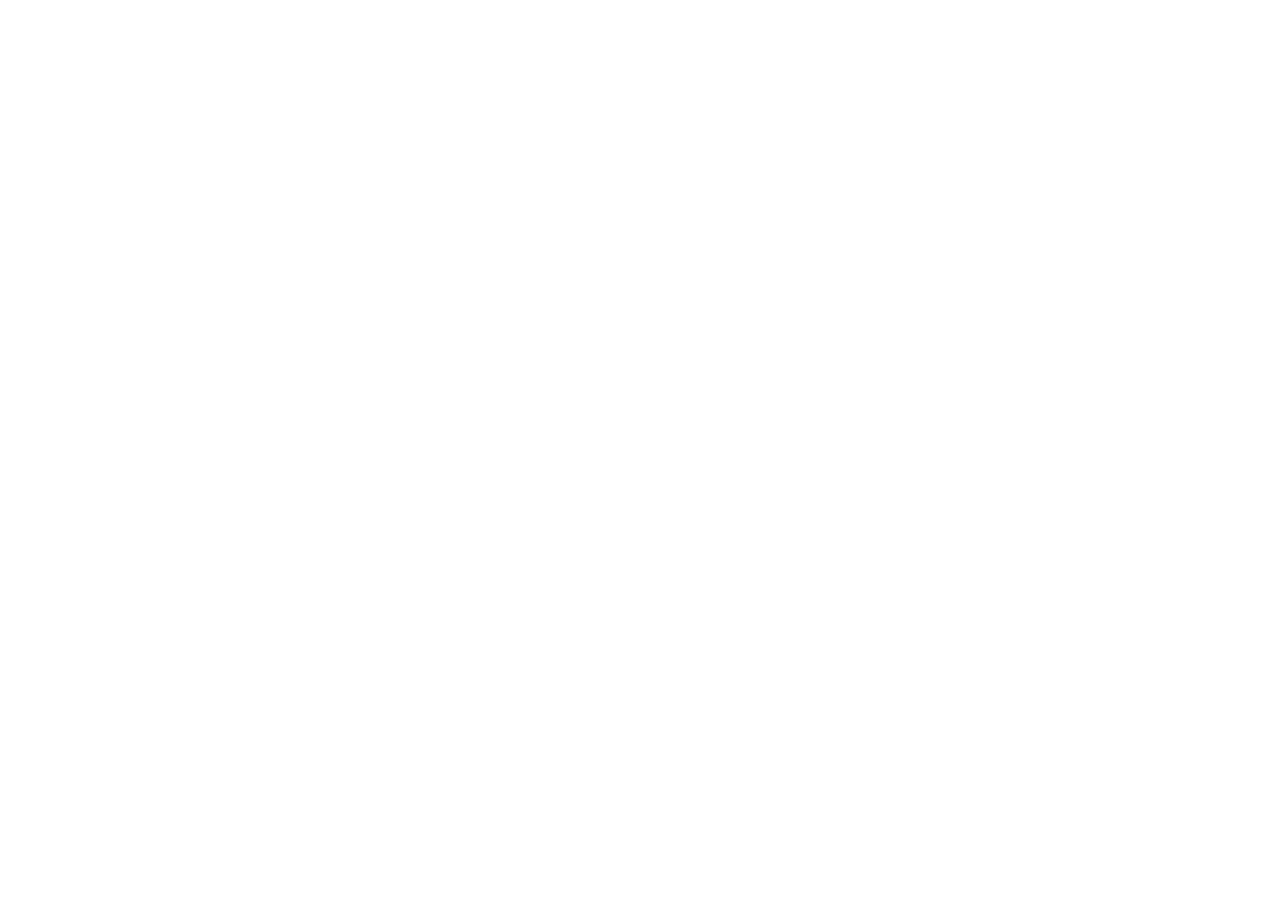
==== index.html @ e279dde9 "ss" ====
<!doctype html><html lang="en"><head><meta charset="UTF-8"><meta name="viewport" content="width=device-width,initial-scale=1"><link rel="shortcut icon" href="./images/svg/dc-logo.svg" type="image/x-icon"><title>DC.com</title><script defer="defer" src="/syj-dc-pj/static/js/main.d393c274.js"></script><link href="/syj-dc-pj/static/css/main.5f7791dd.css" rel="stylesheet"></head><body><div id="root"></div></body></html>
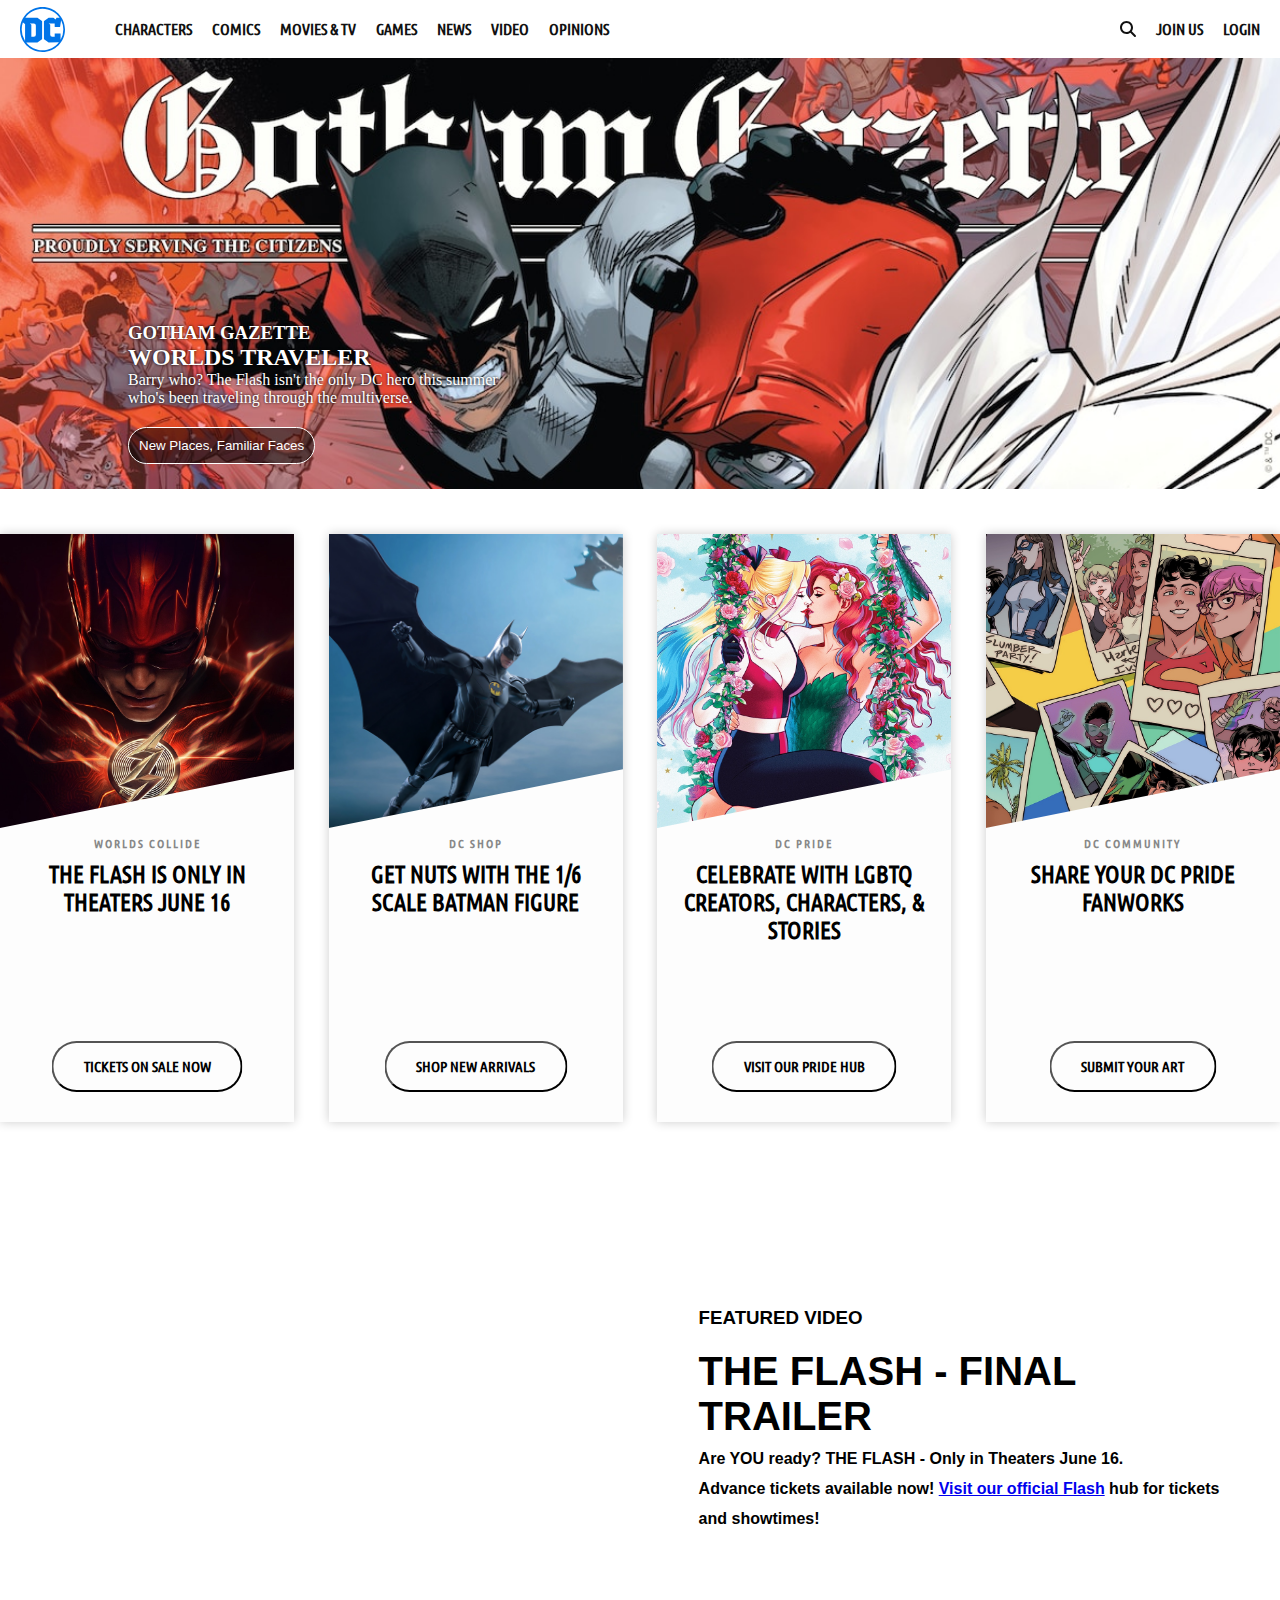
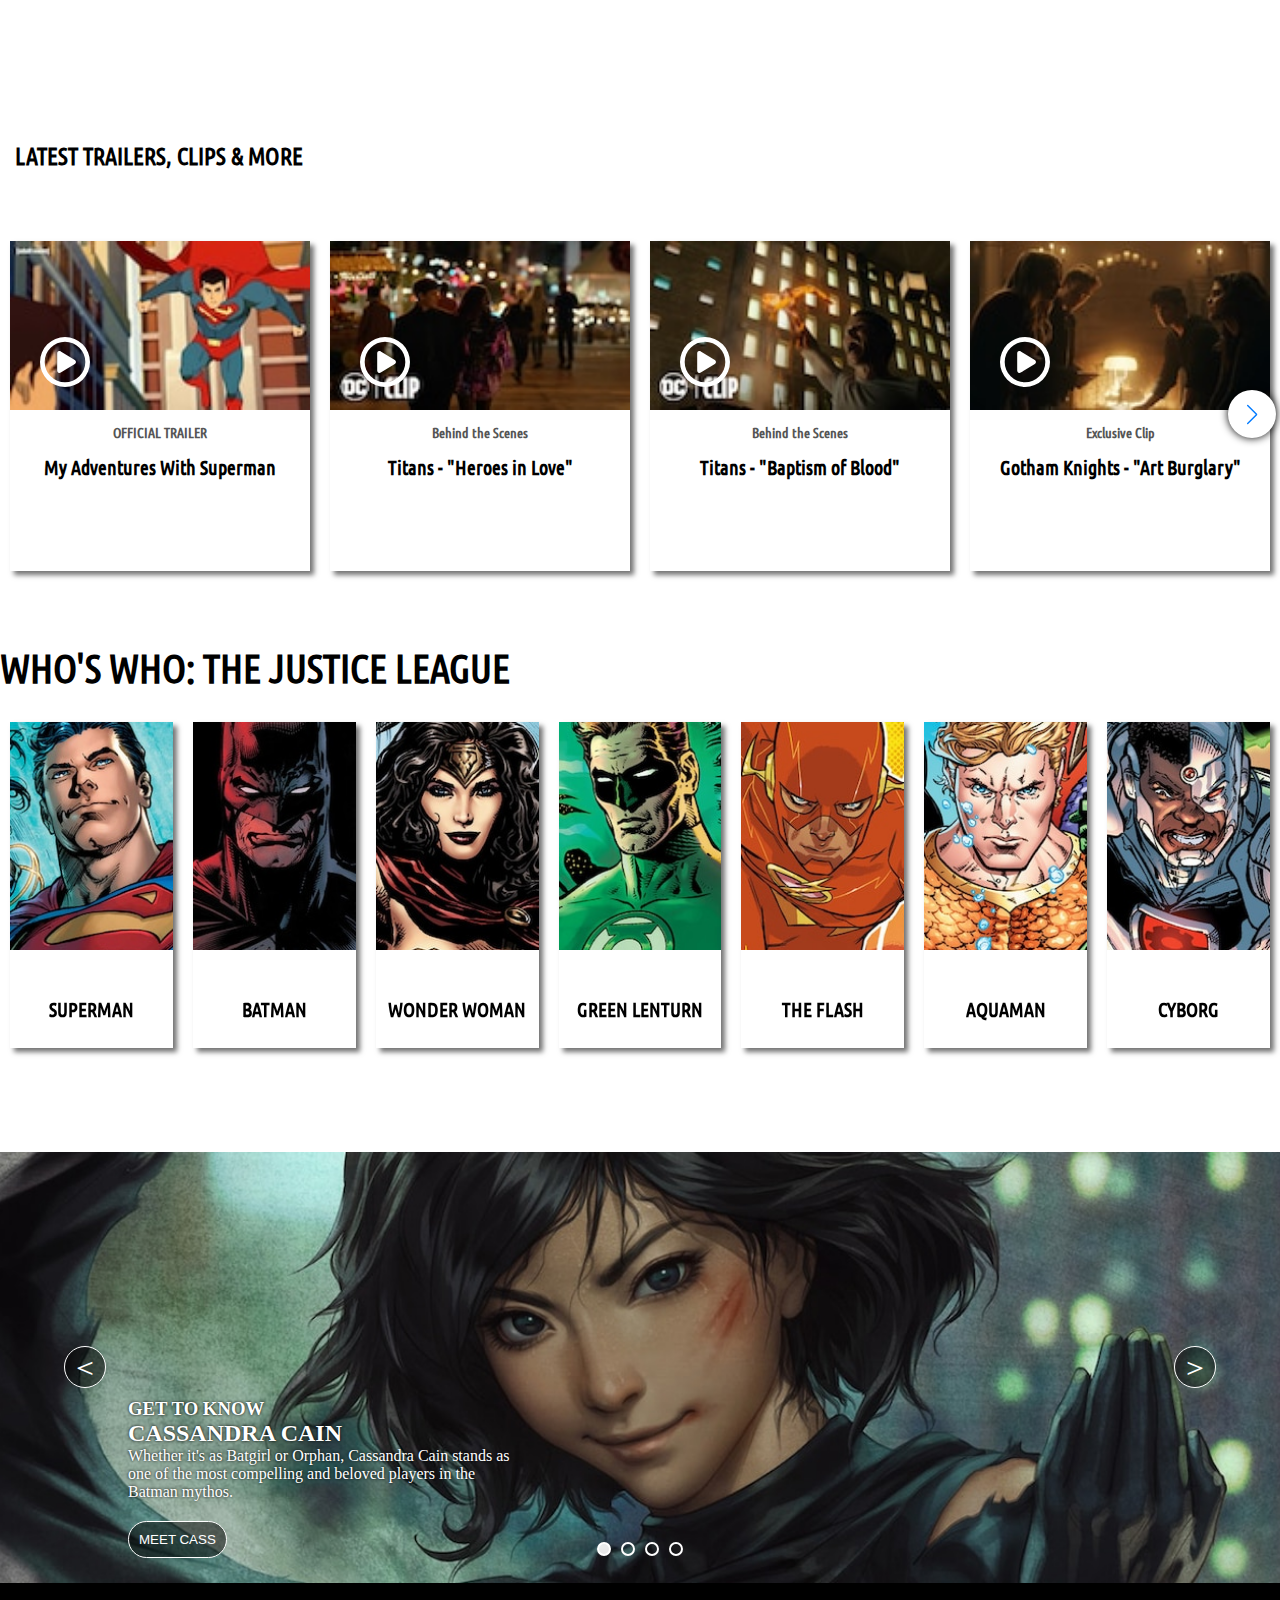
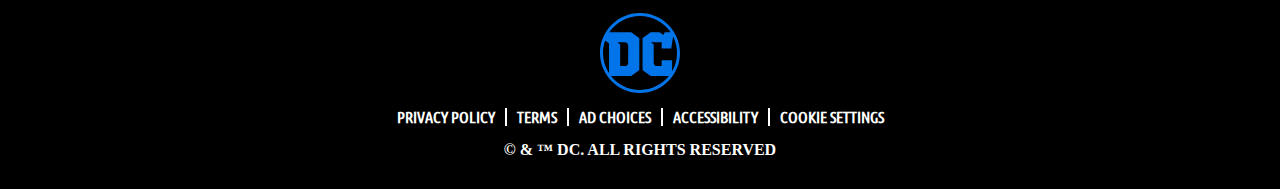
==== commit 747500c4: "배포" ====
--- a/index.html
+++ b/index.html
@@ -1 +1 @@
-<!doctype html><html lang="en"><head><meta charset="UTF-8"><meta name="viewport" content="width=device-width,initial-scale=1"><link rel="shortcut icon" href="./images/svg/dc-logo.svg" type="image/x-icon"><title>DC.com</title><script defer="defer" src="/syj-dc-pj/static/js/main.d393c274.js"></script><link href="/syj-dc-pj/static/css/main.5f7791dd.css" rel="stylesheet"></head><body><div id="root"></div></body></html>+<!doctype html><html lang="en"><head><meta charset="UTF-8"><meta name="viewport" content="width=device-width,initial-scale=1"><link rel="shortcut icon" href="./images/svg/dc-logo.svg" type="image/x-icon"><title>DC.com</title><script defer="defer" src="/static/js/main.1a15d730.js"></script><link href="/static/css/main.24cb7dd7.css" rel="stylesheet"></head><body><div id="root"></div></body></html>--- a/static/css/main.24cb7dd7.css
+++ b/static/css/main.24cb7dd7.css
@@ -0,0 +1,2 @@
+body,dd,dl,dt,figcaption,figure,h1,h2,h3,h4,html,ol,p,ul{margin:0;padding:0}body{padding-top:58px}ol,ul{list-style:none}@font-face{font-family:Ubuntu;src:url(/static/media/Ubuntu-Regular.6ebae6bb2ea04cdead4f.woff2) format("woff2")}@font-face{font-family:Ubuntu Condensed;src:url(/static/media/UbuntuCondensed-Regular.e5bce02a514ae8b2ac96.woff2) format("woff2")}main.cont{min-height:calc(100vh - 268px)}.top-area{background-color:#fff;font-family:Ubuntu Condensed,sans-serif;height:58px;left:0;position:fixed;top:0;width:100%;z-index:9999}.gnb{margin:0 auto;max-width:1320px}.gnb ul{align-items:center;display:flex;gap:0 20px;list-style:none}.gnb>ul>li{line-height:58px;position:relative}.gnb a{color:#111;font-weight:700;text-decoration:none;transition:.3s}.gnb a:hover{color:#007aff}.smenu{background-color:#fff;border-radius:10px;display:none;filter:drop-shadow(0 0 5px rgba(0,0,0,.503));left:50%;line-height:2.5;padding:20px;position:absolute;transform:translateX(-50%);white-space:nowrap}.gnb>ul>li:hover .smenu{display:block}.smenu:after{border-bottom:15px solid #fff;border-left:15px solid #0000;border-right:15px solid #0000;content:"";height:0;left:50%;position:absolute;top:-14px;transform:translateX(-50%);width:0}h1{text-align:center}.searchingGnb{background-color:#efefef;border-radius:20px;box-sizing:border-box;display:none;height:40px;left:-230px;line-height:41px;padding:0 5px;position:absolute;top:9px;width:250px}.searchingGnb input{background-color:initial;border:none;font-size:15px;margin-left:10px;margin-top:5px;width:77%}.schbtnGnb{cursor:pointer;margin-left:10px;margin-top:9px}.info{background-color:#000;color:#fff;display:flex;flex-direction:column;padding:30px;text-align:center}.info>ul>li:last-child{font-weight:700}ol.bmenu{display:flex;font-family:Ubuntu Condensed,sans-serif;justify-content:center;margin:15px 0}.bmenu li{padding:0 10px}.bmenu li+li{border-left:2px solid #fff}.bmenu a{color:#fff;font-weight:700;text-decoration:none;transition:.3s}.bmenu a:hover{color:#007aff}.hambtn{background-color:initial;border:none;cursor:pointer;display:none;font-size:30px;height:20px;position:absolute;right:30px;top:10px;width:20px}.hambtn:before{content:"≡"}.top-area.on .hambtn:before{content:"×"}@media screen and (max-width:1320px){body{overflow-x:hidden;padding-top:58px}.top-area{box-sizing:border-box;height:58px;overflow:hidden;padding:0 20px;position:fixed;top:0;transition:.4s ease-out;width:100vw;z-index:9999}.top-area.on{height:100vh}}@media screen and (max-width:1024px){.gnb{background-color:#fff}.gnb>ul>li{position:static}.gnb>ul>li:nth-child(2){border-top:2px solid #ccc}.gnb>ul>li:first-child~li:nth-child(-n+8){background-color:#fff;box-sizing:border-box;left:0;position:absolute;text-indent:50px;width:100%}.gnb>ul>li:nth-child(2){top:58px}.gnb>ul>li:nth-child(3){top:116px}.gnb>ul>li:nth-child(4){top:174px}.gnb>ul>li:nth-child(5){top:232px}.gnb>ul>li:nth-child(6){top:290px}.gnb>ul>li:nth-child(7){top:348px}.gnb>ul>li:nth-child(8){border-bottom:1px solid #000;top:406px}.gnb>ul>li:nth-child(10)>a,.gnb>ul>li:nth-child(11)>a{background-color:#fff;border:2px solid #000;border-radius:30px;left:5%;margin-top:20px;position:absolute;text-align:center;top:464px;transition:.3s;white-space:nowrap;width:40%}.gnb>ul>li:nth-child(11)>a{left:55%}.gnb>ul>li:nth-child(10)>a:hover,.gnb>ul>li:nth-child(11)>a:hover{background-color:#0d6efd;color:#fff}.gnb>ul>li:nth-child(3)>a:after,.gnb>ul>li:nth-child(4)>a:after{content:"▼";font-size:11px;margin-left:5px;vertical-align:2px}.searchingGnb{left:80px;width:80%}.hambtn{display:block}.smenu{left:5%;transform:none;z-index:1}}.banner{overflow:hidden;position:relative}.bantit{bottom:0;color:#fff;left:0;padding:25px 25px 25px 10vw;position:absolute;text-align:left;text-shadow:0 0 3px #000;width:30%}.bantit button{margin-top:20px}.slider{display:flex;left:0;position:relative}.slider li{flex-shrink:0;position:relative;width:100%}.banner button{background-color:initial;background-color:#00000080;border:1px solid #fff;border-radius:20px;color:#fff;padding:10px}.banner button:hover{background-color:#0074e8}.banner img{height:100%;object-fit:cover;width:100%}.banner .abtn{border-radius:50%;box-sizing:initial;cursor:pointer;font-size:30px;height:40px;line-height:40px;padding:0;position:absolute;top:50%;transform:translateY(-50%);width:40px}.lb{left:5vw}.rb{right:5vw}.indic{bottom:3vh;display:flex;left:50%;position:absolute;transform:translateX(-50%)}.indic li{border:2px solid #fff;border-radius:50%;cursor:pointer;height:10px;margin:0 5px;text-shadow:0 0 2px #000;width:10px}.indic li.on{background-color:#ffffffe6}.cat-swbox{margin:40px auto;max-width:1320px}@font-face{font-family:swiper-icons;font-style:normal;font-weight:400;src:url("data:application/font-woff;charset=utf-8;base64, [base64]//wADZ2x5ZgAAAywAAADMAAAD2MHtryVoZWFkAAABbAAAADAAAAA2E2+eoWhoZWEAAAGcAAAAHwAAACQC9gDzaG10eAAAAigAAAAZAAAArgJkABFsb2NhAAAC0AAAAFoAAABaFQAUGG1heHAAAAG8AAAAHwAAACAAcABAbmFtZQAAA/gAAAE5AAACXvFdBwlwb3N0AAAFNAAAAGIAAACE5s74hXjaY2BkYGAAYpf5Hu/j+W2+MnAzMYDAzaX6QjD6/4//Bxj5GA8AuRwMYGkAPywL13jaY2BkYGA88P8Agx4j+/8fQDYfA1AEBWgDAIB2BOoAeNpjYGRgYNBh4GdgYgABEMnIABJzYNADCQAACWgAsQB42mNgYfzCOIGBlYGB0YcxjYGBwR1Kf2WQZGhhYGBiYGVmgAFGBiQQkOaawtDAoMBQxXjg/wEGPcYDDA4wNUA2CCgwsAAAO4EL6gAAeNpj2M0gyAACqxgGNWBkZ2D4/wMA+xkDdgAAAHjaY2BgYGaAYBkGRgYQiAHyGMF8FgYHIM3DwMHABGQrMOgyWDLEM1T9/w8UBfEMgLzE////P/5//f/V/xv+r4eaAAeMbAxwIUYmIMHEgKYAYjUcsDAwsLKxc3BycfPw8jEQA/[base64]/uznmfPFBNODM2K7MTQ45YEAZqGP81AmGGcF3iPqOop0r1SPTaTbVkfUe4HXj97wYE+yNwWYxwWu4v1ugWHgo3S1XdZEVqWM7ET0cfnLGxWfkgR42o2PvWrDMBSFj/IHLaF0zKjRgdiVMwScNRAoWUoH78Y2icB/yIY09An6AH2Bdu/UB+yxopYshQiEvnvu0dURgDt8QeC8PDw7Fpji3fEA4z/PEJ6YOB5hKh4dj3EvXhxPqH/SKUY3rJ7srZ4FZnh1PMAtPhwP6fl2PMJMPDgeQ4rY8YT6Gzao0eAEA409DuggmTnFnOcSCiEiLMgxCiTI6Cq5DZUd3Qmp10vO0LaLTd2cjN4fOumlc7lUYbSQcZFkutRG7g6JKZKy0RmdLY680CDnEJ+UMkpFFe1RN7nxdVpXrC4aTtnaurOnYercZg2YVmLN/d/gczfEimrE/fs/bOuq29Zmn8tloORaXgZgGa78yO9/cnXm2BpaGvq25Dv9S4E9+5SIc9PqupJKhYFSSl47+Qcr1mYNAAAAeNptw0cKwkAAAMDZJA8Q7OUJvkLsPfZ6zFVERPy8qHh2YER+3i/BP83vIBLLySsoKimrqKqpa2hp6+jq6RsYGhmbmJqZSy0sraxtbO3sHRydnEMU4uR6yx7JJXveP7WrDycAAAAAAAH//wACeNpjYGRgYOABYhkgZgJCZgZNBkYGLQZtIJsFLMYAAAw3ALgAeNolizEKgDAQBCchRbC2sFER0YD6qVQiBCv/H9ezGI6Z5XBAw8CBK/m5iQQVauVbXLnOrMZv2oLdKFa8Pjuru2hJzGabmOSLzNMzvutpB3N42mNgZGBg4GKQYzBhYMxJLMlj4GBgAYow/P/PAJJhLM6sSoWKfWCAAwDAjgbRAAB42mNgYGBkAIIbCZo5IPrmUn0hGA0AO8EFTQAA")}:root{--swiper-theme-color:#007aff}:host{display:block;margin-left:auto;margin-right:auto;position:relative;z-index:1}.swiper{display:block;list-style:none;margin-left:auto;margin-right:auto;overflow:hidden;padding:0;position:relative;z-index:1}.swiper-vertical>.swiper-wrapper{flex-direction:column}.swiper-wrapper{box-sizing:initial;display:flex;height:100%;position:relative;transition-property:transform;transition-timing-function:ease;transition-timing-function:var(--swiper-wrapper-transition-timing-function,initial);width:100%;z-index:1}.swiper-android .swiper-slide,.swiper-ios .swiper-slide,.swiper-wrapper{transform:translateZ(0)}.swiper-horizontal{touch-action:pan-y}.swiper-vertical{touch-action:pan-x}.swiper-slide{display:block;flex-shrink:0;height:100%;position:relative;transition-property:transform;width:100%}.swiper-slide-invisible-blank{visibility:hidden}.swiper-autoheight,.swiper-autoheight .swiper-slide{height:auto}.swiper-autoheight .swiper-wrapper{align-items:flex-start;transition-property:transform,height}.swiper-backface-hidden .swiper-slide{-webkit-backface-visibility:hidden;backface-visibility:hidden;transform:translateZ(0)}.swiper-3d.swiper-css-mode .swiper-wrapper{perspective:1200px}.swiper-3d .swiper-wrapper{transform-style:preserve-3d}.swiper-3d{perspective:1200px}.swiper-3d .swiper-cube-shadow,.swiper-3d .swiper-slide{transform-style:preserve-3d}.swiper-css-mode>.swiper-wrapper{-ms-overflow-style:none;overflow:auto;scrollbar-width:none}.swiper-css-mode>.swiper-wrapper::-webkit-scrollbar{display:none}.swiper-css-mode>.swiper-wrapper>.swiper-slide{scroll-snap-align:start start}.swiper-css-mode.swiper-horizontal>.swiper-wrapper{scroll-snap-type:x mandatory}.swiper-css-mode.swiper-vertical>.swiper-wrapper{scroll-snap-type:y mandatory}.swiper-css-mode.swiper-free-mode>.swiper-wrapper{scroll-snap-type:none}.swiper-css-mode.swiper-free-mode>.swiper-wrapper>.swiper-slide{scroll-snap-align:none}.swiper-css-mode.swiper-centered>.swiper-wrapper:before{content:"";flex-shrink:0;order:9999}.swiper-css-mode.swiper-centered>.swiper-wrapper>.swiper-slide{scroll-snap-align:center center;scroll-snap-stop:always}.swiper-css-mode.swiper-centered.swiper-horizontal>.swiper-wrapper>.swiper-slide:first-child{margin-inline-start:var(--swiper-centered-offset-before)}.swiper-css-mode.swiper-centered.swiper-horizontal>.swiper-wrapper:before{height:100%;min-height:1px;width:var(--swiper-centered-offset-after)}.swiper-css-mode.swiper-centered.swiper-vertical>.swiper-wrapper>.swiper-slide:first-child{margin-block-start:var(--swiper-centered-offset-before)}.swiper-css-mode.swiper-centered.swiper-vertical>.swiper-wrapper:before{height:var(--swiper-centered-offset-after);min-width:1px;width:100%}.swiper-3d .swiper-slide-shadow,.swiper-3d .swiper-slide-shadow-bottom,.swiper-3d .swiper-slide-shadow-left,.swiper-3d .swiper-slide-shadow-right,.swiper-3d .swiper-slide-shadow-top{height:100%;left:0;pointer-events:none;position:absolute;top:0;width:100%;z-index:10}.swiper-3d .swiper-slide-shadow{background:#00000026}.swiper-3d .swiper-slide-shadow-left{background-image:linear-gradient(270deg,#00000080,#0000)}.swiper-3d .swiper-slide-shadow-right{background-image:linear-gradient(90deg,#00000080,#0000)}.swiper-3d .swiper-slide-shadow-top{background-image:linear-gradient(0deg,#00000080,#0000)}.swiper-3d .swiper-slide-shadow-bottom{background-image:linear-gradient(180deg,#00000080,#0000)}.swiper-lazy-preloader{border:4px solid #007aff;border:4px solid var(--swiper-preloader-color,var(--swiper-theme-color));border-radius:50%;border-top:4px solid #0000;box-sizing:border-box;height:42px;left:50%;margin-left:-21px;margin-top:-21px;position:absolute;top:50%;transform-origin:50%;width:42px;z-index:10}.swiper-watch-progress .swiper-slide-visible .swiper-lazy-preloader,.swiper:not(.swiper-watch-progress) .swiper-lazy-preloader{animation:swiper-preloader-spin 1s linear infinite}.swiper-lazy-preloader-white{--swiper-preloader-color:#fff}.swiper-lazy-preloader-black{--swiper-preloader-color:#000}@keyframes swiper-preloader-spin{0%{transform:rotate(0deg)}to{transform:rotate(1turn)}}:root{--swiper-navigation-size:44px}.swiper-button-next,.swiper-button-prev{align-items:center;color:var(--swiper-theme-color);color:var(--swiper-navigation-color,var(--swiper-theme-color));cursor:pointer;display:flex;height:44px;height:var(--swiper-navigation-size);justify-content:center;margin-top:-22px;margin-top:calc(0px - var(--swiper-navigation-size)/2);position:absolute;top:50%;top:var(--swiper-navigation-top-offset,50%);width:27px;width:calc(var(--swiper-navigation-size)/44*27);z-index:10}.swiper-button-next.swiper-button-disabled,.swiper-button-prev.swiper-button-disabled{cursor:auto;opacity:.35;pointer-events:none}.swiper-button-next.swiper-button-hidden,.swiper-button-prev.swiper-button-hidden{cursor:auto;opacity:0;pointer-events:none}.swiper-navigation-disabled .swiper-button-next,.swiper-navigation-disabled .swiper-button-prev{display:none!important}.swiper-button-next svg,.swiper-button-prev svg{height:100%;object-fit:contain;transform-origin:center;width:100%}.swiper-rtl .swiper-button-next svg,.swiper-rtl .swiper-button-prev svg{transform:rotate(180deg)}.swiper-button-prev,.swiper-rtl .swiper-button-next{left:10px;left:var(--swiper-navigation-sides-offset,10px);right:auto}.swiper-button-lock{display:none}.swiper-button-next:after,.swiper-button-prev:after{font-family:swiper-icons;font-size:44px;font-size:var(--swiper-navigation-size);font-variant:normal;letter-spacing:0;line-height:1;text-transform:none!important}.swiper-button-prev:after,.swiper-rtl .swiper-button-next:after{content:"prev"}.swiper-button-next,.swiper-rtl .swiper-button-prev{left:auto;right:10px;right:var(--swiper-navigation-sides-offset,10px)}.swiper-button-next:after,.swiper-rtl .swiper-button-prev:after{content:"next"}.swiper.mySwiper2{box-sizing:border-box;margin:20px 0;padding:10px;width:100%}.mySwiper2 .swiper-slide{align-items:center;aspect-ratio:1/2;background:#fff;display:flex;font-size:18px;justify-content:center;text-align:center}.mySwiper2 .swiper-slide img{display:block;height:100%;object-fit:cover;width:100%}.sw-inbox2{aspect-ratio:1/2;box-shadow:4px 4px 5px rgba(0,0,0,.553);cursor:pointer;-webkit-user-select:none;user-select:none}.cat-img2,.sw-inbox2{left:0;position:absolute;top:0;width:100%}.cat-img2{height:70%}.cat-img2 img{height:100%;object-fit:cover}.cat-img2 img,.cat-tit2{position:absolute;width:100%}.cat-tit2{font-family:Ubuntu Condensed,sans-serif;height:30%;left:0;top:70%}.cat-tit2 h3{font-size:min(20px,3vw);height:100%;line-height:6;white-space:nowrap}.mySwiper2 a{color:#000;text-decoration:none}.mySwiper2 .swiper-button-next,.mySwiper2 .swiper-button-prev{background-color:#fff;border-radius:50%;box-shadow:0 0 10px #000;height:60px;width:60px}.mySwiper2 .swiper-button-next{transform:scale(.8) translateX(15px)}.mySwiper2 .swiper-button-prev{transform:scale(.8) translateX(-15px)}.mySwiper2 .swiper-button-next.swiper-button-disabled,.mySwiper2 .swiper-button-prev.swiper-button-disabled{display:none}.sec-intro{display:flex;flex-wrap:wrap;font-family:Ubuntu Condensed,sans-serif;gap:2vh 0;justify-content:space-between;margin:5vh auto 0;max-width:1320px;padding-bottom:30px;position:relative}.sec-intro>div{aspect-ratio:1/1.7;background-color:#fdfdfd;box-shadow:0 0 10px #0003;flex-basis:23%;position:relative}.imbx img{-webkit-clip-path:polygon(0 0,100% 0,100% 80%,0 100%);clip-path:polygon(0 0,100% 0,100% 80%,0 100%);max-width:100%}.titbx{text-align:center}.titbx h3{color:#888;font-size:12px;letter-spacing:2px;margin-bottom:5px;padding:6px 0}.titbx h2{margin-bottom:8px;padding:0 20px}.btnbx{bottom:30px;left:50%;position:absolute;transform:translateX(-50%);white-space:nowrap}.btnbx button{background-color:initial;border-radius:25px;cursor:pointer;font-family:Ubuntu Condensed,sans-serif;font-size:15px;font-weight:700;padding:15px 30px;transition:.4s}.btnbx button:hover{background-color:#0074eb;color:#fff}@media screen and (max-width:1300px){.sec-intro>div{aspect-ratio:1/2}}@media screen and (max-width:1024px){.sec-intro>div{aspect-ratio:1/1.6;flex-basis:49%}.titbx h3{font-size:1.2vw}.titbx h2{font-size:2vw}.btnbx button{font-size:1.5vw}}@media screen and (max-width:570px){.sec-intro>div{aspect-ratio:1/1.4;flex-basis:100%}.titbx h3{font-size:2vw}.titbx h2{font-size:5vw}.btnbx button{font-size:3vw}}.vidbox{position:relative}.vidbox>div{display:flex;margin:0 auto;max-width:1320px;padding:24px}.vidbox.on{background-color:#0074e8;color:#fff}.vidbox.on a{color:#fff}.vb1{aspect-ratio:4/3;width:55%}.vb1 iframe{border:none;height:100%;width:100%}.vb2{display:flex;flex-direction:column;font-family:Roboto Condensed,sans-serif;justify-content:center;padding:30px;text-align-last:left;width:45%}.vb2 h2{font-size:40px;margin:20px 0 5px}.vb2 p{font-weight:700;line-height:30px}.vb2 .desc{margin-top:20px}@media screen and (max-width:1024px){.vidbox{flex-direction:column}.vidbox>div>div{width:100%}}.vid-swbox{margin:40px auto;max-width:1320px}.vid-bx{background-color:rgba(0,0,0,.742);display:none;height:100vh;left:0;position:fixed;top:0;width:100vw;z-index:999999}.play-vid{aspect-ratio:16/9;left:50%;position:absolute;top:50%;transform:translate(-50%,-50%);width:60vw}.ifr-tit{bottom:100%;color:#fff;font-family:Roboto Condensed,sans-serif;font-size:35px;padding:5px;position:absolute;text-align:center;width:100%}.play-vid iframe{border:none;height:100%;width:100%}.play-vid button{background-color:initial;border:1px solid #fff;border-radius:50%;color:#fff;cursor:pointer;font-size:50px;height:50px;line-height:40px;position:absolute;right:-50px;top:-50px;width:50px}#app{height:100%}.swiper{box-sizing:border-box;margin:20px 0;padding:10px}.tit{font-family:Ubuntu Condensed,sans-serif;font-size:40px}.sw-inbox{aspect-ratio:1/1.1;box-shadow:4px 4px 5px rgba(0,0,0,.553);cursor:pointer;-webkit-user-select:none;user-select:none;width:100%}.vid-img{vertical-align:top}.vid-img img{height:100%;object-fit:cover;width:100%}.vid-tit{font-family:Ubuntu Condensed,sans-serif;padding:15px}.vid-tit h4{color:#555;font-size:14px}.vid-tit h3{font-size:20px;margin-top:15px}.swiper-button-next,.swiper-button-prev{background-color:#fff;border-radius:50%;box-shadow:0 0 10px #000;height:60px;width:60px}.swiper-button-next{transform:scale(.8) translateX(15px)}.swiper-button-prev{transform:scale(.8) translateX(-15px)}.swiper-button-next.swiper-button-disabled,.swiper-button-prev.swiper-button-disabled{display:none}.swiper-button-next:after,.swiper-button-prev:after{font-size:25px}.swiper-button-next:hover:after,.swiper-button-prev:hover:after{color:#000}@media screen and (max-width:1200px){.vid-tit h3{font-size:14px;margin-top:10px}}@media screen and (max-width:800px){.play-vid{width:90vw}.play-vid button.cbtn{left:0;top:-150px}}.swiper-pagination{position:absolute;text-align:center;transform:translateZ(0);transition:opacity .3s;z-index:10}.swiper-pagination.swiper-pagination-hidden{opacity:0}.swiper-pagination-disabled>.swiper-pagination,.swiper-pagination.swiper-pagination-disabled{display:none!important}.swiper-horizontal>.swiper-pagination-bullets,.swiper-pagination-bullets.swiper-pagination-horizontal,.swiper-pagination-custom,.swiper-pagination-fraction{bottom:8px;bottom:var(--swiper-pagination-bottom,8px);left:0;top:auto;top:var(--swiper-pagination-top,auto);width:100%}.swiper-pagination-bullets-dynamic{font-size:0;overflow:hidden}.swiper-pagination-bullets-dynamic .swiper-pagination-bullet{position:relative;transform:scale(.33)}.swiper-pagination-bullets-dynamic .swiper-pagination-bullet-active,.swiper-pagination-bullets-dynamic .swiper-pagination-bullet-active-main{transform:scale(1)}.swiper-pagination-bullets-dynamic .swiper-pagination-bullet-active-prev{transform:scale(.66)}.swiper-pagination-bullets-dynamic .swiper-pagination-bullet-active-prev-prev{transform:scale(.33)}.swiper-pagination-bullets-dynamic .swiper-pagination-bullet-active-next{transform:scale(.66)}.swiper-pagination-bullets-dynamic .swiper-pagination-bullet-active-next-next{transform:scale(.33)}.swiper-pagination-bullet{background:#000;background:var(--swiper-pagination-bullet-inactive-color,#000);border-radius:50%;border-radius:var(--swiper-pagination-bullet-border-radius,50%);display:inline-block;height:8px;height:var(--swiper-pagination-bullet-height,var(--swiper-pagination-bullet-size,8px));opacity:.2;opacity:var(--swiper-pagination-bullet-inactive-opacity,.2);width:8px;width:var(--swiper-pagination-bullet-width,var(--swiper-pagination-bullet-size,8px))}button.swiper-pagination-bullet{-webkit-appearance:none;appearance:none;border:none;box-shadow:none;margin:0;padding:0}.swiper-pagination-clickable .swiper-pagination-bullet{cursor:pointer}.swiper-pagination-bullet:only-child{display:none!important}.swiper-pagination-bullet-active{background:var(--swiper-theme-color);background:var(--swiper-pagination-color,var(--swiper-theme-color));opacity:1;opacity:var(--swiper-pagination-bullet-opacity,1)}.swiper-pagination-vertical.swiper-pagination-bullets,.swiper-vertical>.swiper-pagination-bullets{left:auto;left:var(--swiper-pagination-left,auto);right:8px;right:var(--swiper-pagination-right,8px);top:50%;transform:translate3d(0,-50%,0)}.swiper-pagination-vertical.swiper-pagination-bullets .swiper-pagination-bullet,.swiper-vertical>.swiper-pagination-bullets .swiper-pagination-bullet{display:block;margin:6px 0;margin:var(--swiper-pagination-bullet-vertical-gap,6px) 0}.swiper-pagination-vertical.swiper-pagination-bullets.swiper-pagination-bullets-dynamic,.swiper-vertical>.swiper-pagination-bullets.swiper-pagination-bullets-dynamic{top:50%;transform:translateY(-50%);width:8px}.swiper-pagination-vertical.swiper-pagination-bullets.swiper-pagination-bullets-dynamic .swiper-pagination-bullet,.swiper-vertical>.swiper-pagination-bullets.swiper-pagination-bullets-dynamic .swiper-pagination-bullet{display:inline-block;transition:transform .2s,top .2s}.swiper-horizontal>.swiper-pagination-bullets .swiper-pagination-bullet,.swiper-pagination-horizontal.swiper-pagination-bullets .swiper-pagination-bullet{margin:0 4px;margin:0 var(--swiper-pagination-bullet-horizontal-gap,4px)}.swiper-horizontal>.swiper-pagination-bullets.swiper-pagination-bullets-dynamic,.swiper-pagination-horizontal.swiper-pagination-bullets.swiper-pagination-bullets-dynamic{left:50%;transform:translateX(-50%);white-space:nowrap}.swiper-horizontal>.swiper-pagination-bullets.swiper-pagination-bullets-dynamic .swiper-pagination-bullet,.swiper-pagination-horizontal.swiper-pagination-bullets.swiper-pagination-bullets-dynamic .swiper-pagination-bullet{transition:transform .2s,left .2s}.swiper-horizontal.swiper-rtl>.swiper-pagination-bullets-dynamic .swiper-pagination-bullet{transition:transform .2s,right .2s}.swiper-pagination-fraction{color:inherit;color:var(--swiper-pagination-fraction-color,inherit)}.swiper-pagination-progressbar{background:#00000040;background:var(--swiper-pagination-progressbar-bg-color,#00000040);position:absolute}.swiper-pagination-progressbar .swiper-pagination-progressbar-fill{background:var(--swiper-theme-color);background:var(--swiper-pagination-color,var(--swiper-theme-color));height:100%;left:0;position:absolute;top:0;transform:scale(0);transform-origin:left top;width:100%}.swiper-rtl .swiper-pagination-progressbar .swiper-pagination-progressbar-fill{transform-origin:right top}.swiper-horizontal>.swiper-pagination-progressbar,.swiper-pagination-progressbar.swiper-pagination-horizontal,.swiper-pagination-progressbar.swiper-pagination-vertical.swiper-pagination-progressbar-opposite,.swiper-vertical>.swiper-pagination-progressbar.swiper-pagination-progressbar-opposite{height:4px;height:var(--swiper-pagination-progressbar-size,4px);left:0;top:0;width:100%}.swiper-horizontal>.swiper-pagination-progressbar.swiper-pagination-progressbar-opposite,.swiper-pagination-progressbar.swiper-pagination-horizontal.swiper-pagination-progressbar-opposite,.swiper-pagination-progressbar.swiper-pagination-vertical,.swiper-vertical>.swiper-pagination-progressbar{height:100%;left:0;top:0;width:4px;width:var(--swiper-pagination-progressbar-size,4px)}.swiper-pagination-lock{display:none}.swiper{height:400px;width:100%}.swiper-slide{align-items:center;background:#fff;display:flex;font-size:18px;justify-content:center;text-align:center}.swiper-slide img{display:block;height:100%;object-fit:cover;width:100%}.detail{font-family:Ubuntu Condensed,sans-serif}.desc-box{margin:0 auto;max-width:80%}.detail h2{font-size:50px;margin:16px 0 8px}.detail p{font-size:16px;line-height:2;margin-bottom:16px}.facts{background-color:#eee;padding:16px}.facts>div{margin:0 auto;max-width:80%}.facts h3{font-size:45px}.facts table td{padding:15px 0}.clist{display:flex;flex-wrap:wrap;gap:10px 1.3%}.clist li{aspect-ratio:1/2;width:24%}.clist li img{height:100%;object-fit:cover;width:100%}.clist li h3{font-family:Ubuntu Condensed,sans-serif;font-size:min(23px,1.7vw);padding:15px;text-align:center;white-space:nowrap}.searching{background-color:#efefef;border-radius:20px;box-sizing:border-box;height:40px;padding:0 5px;width:250px}.searching input{background-color:initial;border:none;font-size:15px;margin-left:10px;margin-top:5px;width:77%}input:focus{outline:none}.schbtn{cursor:pointer;margin-left:10px;margin-top:9px}.restit{font-size:min(35px,4vw);margin:10px}.schbx{display:flex;font-family:Ubuntu Condensed,sans-serif;margin:20px auto;max-width:1320px;min-height:600px;padding:20px}.schopt{width:30%}.listbx{width:70%}.sortbx{overflow:hidden;padding-bottom:15px}.sel{border:none;float:right;font-family:Ubuntu Condensed,sans-serif;font-size:20px;font-weight:700;letter-spacing:4px}.sel:focus{outline:none}.chkbx h2{margin:15px 0 5px}.spbtn{cursor:pointer;display:block;float:right;font-size:30px;line-height:25px;margin-right:5px}.chkbx ol>li{font-size:18px;font-weight:700;padding:10px}.chkbx input[type=checkbox]{display:none}.chklb{background-color:#ccc;display:block;float:right;height:20px;width:20px}input:checked+.chklb{background-color:#0d6efd;font-weight:700;text-align:center}input:checked+.chklb:before{color:#fff;content:"√";line-height:0}.outbx{padding:25px}.membx{border:1px solid #555;font-family:Ubuntu Condensed,sans-serif;margin:0 auto;max-width:700px;min-height:600px;padding:15px}.membx h2{font-size:30px;padding:15px;text-align:center;text-decoration:underline;text-decoration-style:double}.membx li{padding:25px;position:relative}.membx label{display:inline-block;font-size:20px;text-align:right;white-space:nowrap;width:25%}.membx input{font-family:Ubuntu Condensed,sans-serif;font-size:20px;height:3vh;margin-left:5%;vertical-align:initial;width:60%}.membx .msg{font-size:14px;font-weight:700;left:31%;padding:5px 0;position:absolute;width:50%}.membx .sbtn{background-color:#0d6efd;border:4px solid #00008b;color:#fff;cursor:pointer;float:right;font-family:Ubuntu Condensed,sans-serif;font-size:20px;font-weight:700;margin-right:9%;padding:15px;transition:.3s}.membx .sbtn:hover{background-color:#fd7e14}.membx ul li:last-child{text-align:center}.membx ul li:last-child a{color:#0d6efd;text-decoration:none}.membx ul li:last-child a:hover{color:#fd7e14;text-decoration:overline;text-decoration-style:wavy}
+/*# sourceMappingURL=main.24cb7dd7.css.map*/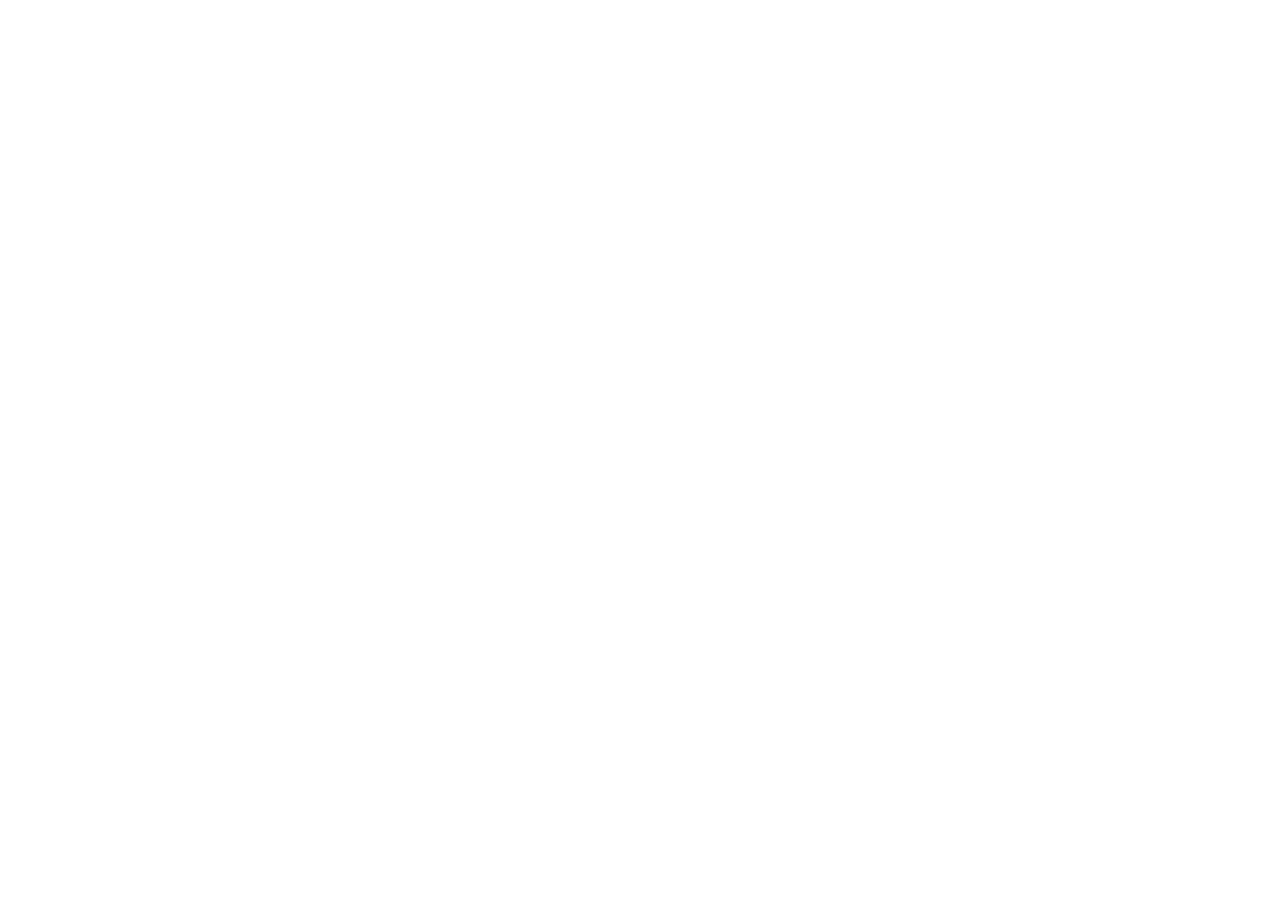
==== commit 3aa8eec3: "베ㅐ포" ====
--- a/index.html
+++ b/index.html
@@ -1 +1 @@
-<!doctype html><html lang="en"><head><meta charset="UTF-8"><meta name="viewport" content="width=device-width,initial-scale=1"><link rel="shortcut icon" href="./images/svg/dc-logo.svg" type="image/x-icon"><title>DC.com</title><script defer="defer" src="/static/js/main.1a15d730.js"></script><link href="/static/css/main.24cb7dd7.css" rel="stylesheet"></head><body><div id="root"></div></body></html>+<!doctype html><html lang="en"><head><meta charset="UTF-8"><meta name="viewport" content="width=device-width,initial-scale=1"><link rel="shortcut icon" href="./images/svg/dc-logo.svg" type="image/x-icon"><title>DC.com</title><script defer="defer" src="/syj-dc-pj/static/js/main.1a15d730.js"></script><link href="/syj-dc-pj/static/css/main.5f7791dd.css" rel="stylesheet"></head><body><div id="root"></div></body></html>